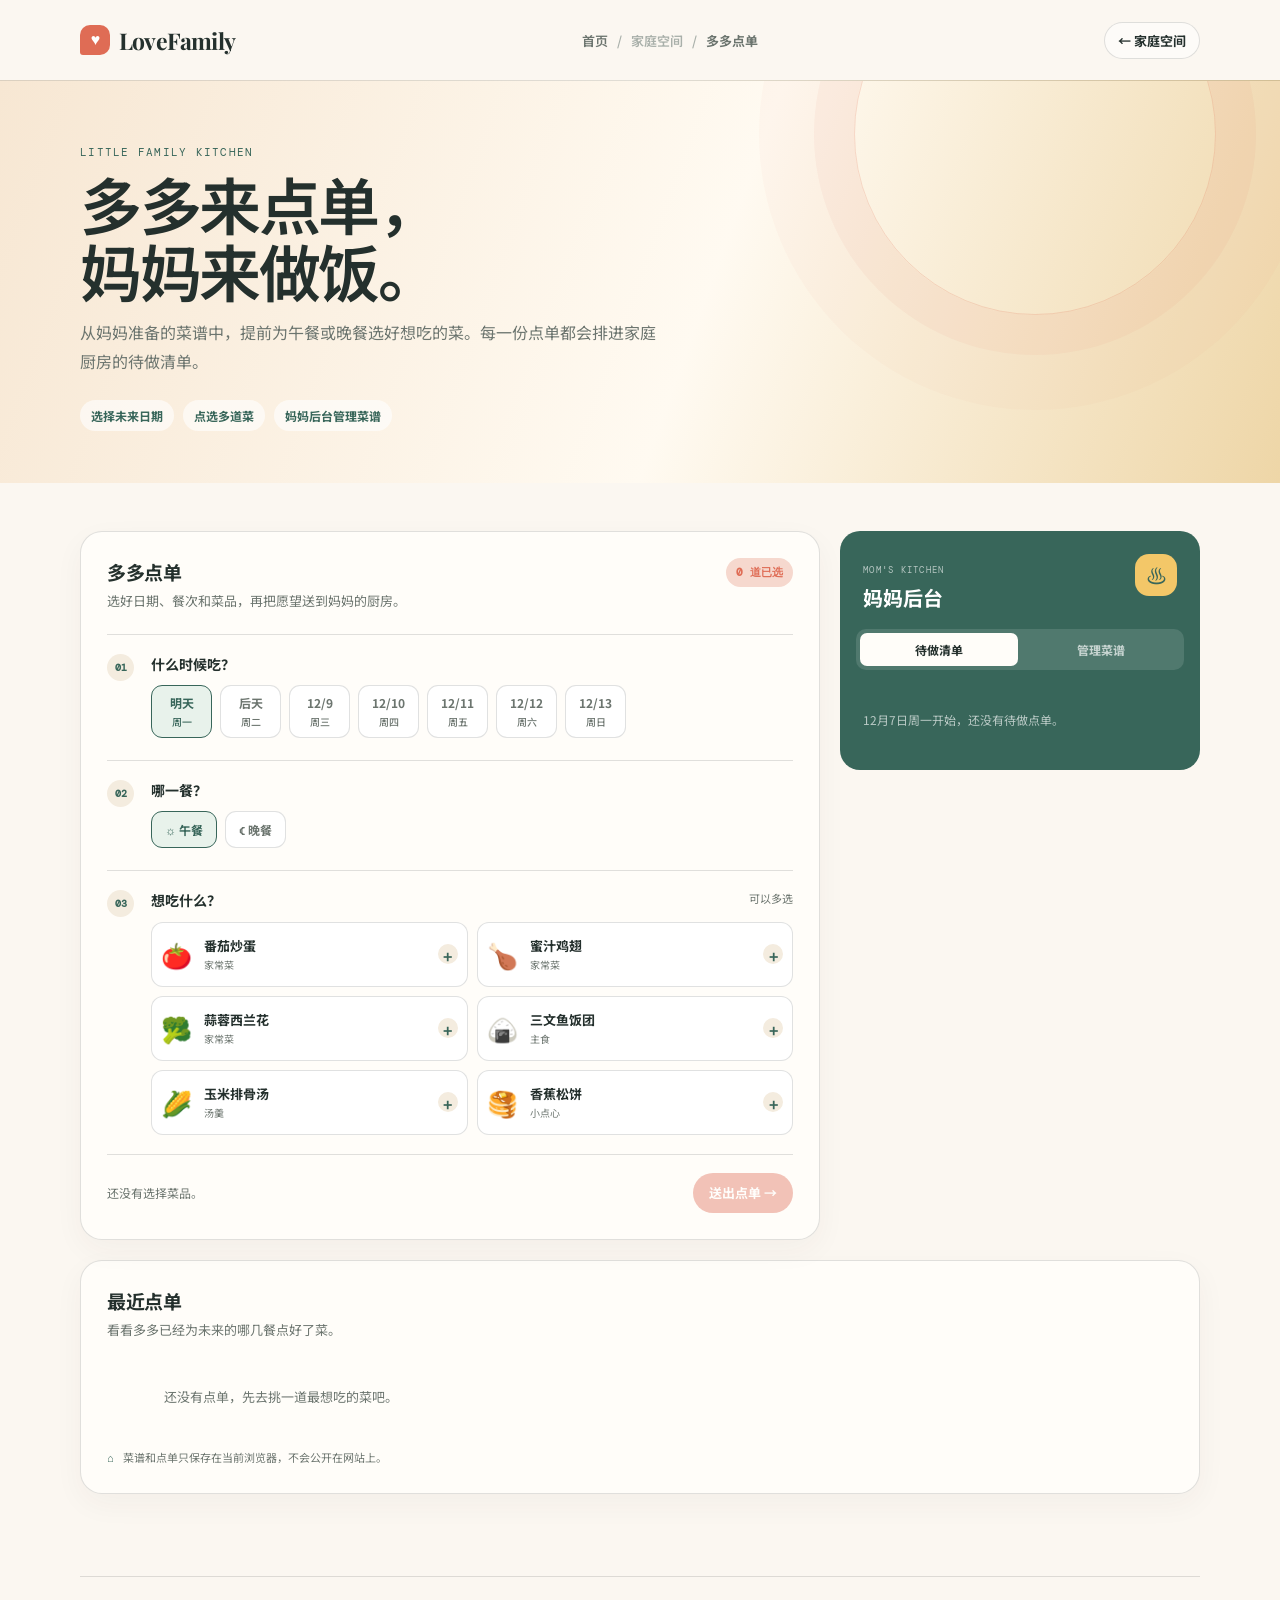
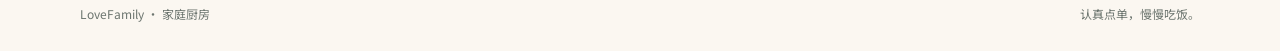
==== meal-order.html @ d3cea01f "Add family meal ordering feature" ====
<!doctype html>
<html lang="zh-CN">
  <head>
    <meta charset="UTF-8" /><meta name="viewport" content="width=device-width, initial-scale=1.0" />
    <meta name="description" content="LoveFamily 多多点单，妈妈做饭的家庭厨房。" /><title>多多点单 | LoveFamily</title>
    <link rel="preconnect" href="https://fonts.googleapis.com" /><link rel="preconnect" href="https://fonts.gstatic.com" crossorigin />
    <link href="https://fonts.googleapis.com/css2?family=DM+Mono:wght@400;500&family=Playfair+Display:ital,wght@0,500;0,600;0,700&family=Noto+Sans+SC:wght@400;500;600;700&display=swap" rel="stylesheet" />
    <link rel="stylesheet" href="assets/family-tools.css" />
  </head>
  <body>
    <header class="shell site-header"><a class="brand" href="index.html"><span class="brand-mark">♥</span>LoveFamily</a><nav class="breadcrumb" aria-label="当前位置"><a href="index.html">首页</a><span>/</span><span>家庭空间</span><span>/</span><strong>多多点单</strong></nav><a class="back" href="index.html#features">← 家庭空间</a></header>
    <section class="tool-hero kitchen-hero"><div class="shell hero-inner"><div class="eyebrow">Little family kitchen</div><h1>多多来点单，<br />妈妈来做饭。</h1><p class="hero-copy">从妈妈准备的菜谱中，提前为午餐或晚餐选好想吃的菜。每一份点单都会排进家庭厨房的待做清单。</p><div class="hero-badges"><span class="badge">选择未来日期</span><span class="badge">点选多道菜</span><span class="badge">妈妈后台管理菜谱</span></div></div></section>
    <main class="shell main"><div class="kitchen-layout"><section class="panel kitchen-order"><div class="section-head"><div><h2>多多点单</h2><p>选好日期、餐次和菜品，再把愿望送到妈妈的厨房。</p></div><span class="order-count" id="order-count">0 道已选</span></div><div class="kitchen-step"><span>01</span><div><strong>什么时候吃？</strong><div class="date-choices" id="date-choices"></div></div></div><div class="kitchen-step"><span>02</span><div><strong>哪一餐？</strong><div class="meal-choices"><button class="meal-choice active" data-meal="午餐" type="button">☼ 午餐</button><button class="meal-choice" data-meal="晚餐" type="button">☾ 晚餐</button></div></div></div><div class="kitchen-step"><span>03</span><div class="dish-step"><div class="dish-step-head"><strong>想吃什么？</strong><span id="selection-tip">可以多选</span></div><div class="dish-grid" id="dish-grid"></div></div></div><div class="order-footer"><p id="order-summary">还没有选择菜品。</p><button class="button coral" id="place-order" type="button" disabled>送出点单 →</button></div></section><aside class="kitchen-aside"><section class="manager-card"><div class="manager-title"><div><span class="eyebrow">Mom's kitchen</span><h2>妈妈后台</h2></div><span class="kitchen-mark">♨</span></div><div class="manager-tabs"><button class="manager-tab active" data-view="orders" type="button">待做清单</button><button class="manager-tab" data-view="menu" type="button">管理菜谱</button></div><div id="mom-orders" class="manager-view"></div><div id="mom-menu" class="manager-view" hidden><form id="dish-form"><label class="form-field"><span>菜名</span><input id="dish-name" required maxlength="24" placeholder="例如：番茄炒蛋" /></label><label class="form-field"><span>类别</span><select id="dish-category"><option value="家常菜">家常菜</option><option value="主食">主食</option><option value="汤羹">汤羹</option><option value="小点心">小点心</option></select></label><button class="button" type="submit">录入菜谱</button></form><p class="manager-help">可在下方下架暂时不做的菜品；旧点单不会被删除。</p><div id="menu-manager-list"></div></div></section></aside></div><section class="panel kitchen-history"><div class="section-head"><div><h2>最近点单</h2><p>看看多多已经为未来的哪几餐点好了菜。</p></div></div><div id="recent-orders" class="kitchen-order-list"></div><div class="privacy-note"><b>⌂</b><span>菜谱和点单只保存在当前浏览器，不会公开在网站上。</span></div></section></main>
    <footer class="shell"><span>LoveFamily · 家庭厨房</span><span>认真点单，慢慢吃饭。</span></footer><script src="assets/meal-order.js"></script>
  </body>
</html>
---- assets/family-tools.css ----
:root {
  --ink: #24302d;
  --muted: #6c756f;
  --paper: #fbf7f1;
  --cream: #f4ecdf;
  --coral: #df6c55;
  --rose: #f6d8ce;
  --sage: #a8c9b4;
  --deep-sage: #38665a;
  --sun: #f3c768;
  --line: rgba(36, 48, 45, .14);
  --shadow: 0 22px 54px rgba(75, 56, 38, .12);
}

* { box-sizing: border-box; }
html { scroll-behavior: smooth; }
body { margin: 0; min-width: 320px; color: var(--ink); background: var(--paper); font-family: "Noto Sans SC", sans-serif; }
button, select, input { font: inherit; }
button { cursor: pointer; }
a { color: inherit; text-decoration: none; }
.shell { width: min(1120px, calc(100% - 48px)); margin: 0 auto; }
.site-header { display: flex; align-items: center; justify-content: space-between; min-height: 80px; }
.brand { display: inline-flex; align-items: center; gap: 9px; font-family: "Playfair Display", serif; font-size: 23px; font-weight: 700; letter-spacing: -.8px; }
.brand-mark { display: grid; width: 30px; height: 30px; place-items: center; border-radius: 10px 10px 10px 3px; color: white; background: var(--coral); font-family: Arial, sans-serif; font-size: 16px; }
.breadcrumb { display: flex; align-items: center; gap: 9px; color: var(--muted); font-size: 13px; font-weight: 600; }
.breadcrumb span { color: #a9b0aa; }
.back { display: inline-flex; align-items: center; gap: 7px; min-height: 37px; padding: 0 13px; border: 1px solid var(--line); border-radius: 999px; color: var(--ink); background: rgba(255,255,255,.5); font-size: 13px; font-weight: 700; }
.back:hover { background: #fff; }

.tool-hero { position: relative; overflow: hidden; padding: 64px 0 52px; border-top: 1px solid var(--line); background: linear-gradient(110deg, #f5eee3, #fcf7f0 58%, #f5e5c6); }
.tool-hero::after { position: absolute; top: -128px; right: 5%; width: 360px; height: 360px; border: 1px solid rgba(223,108,85,.22); border-radius: 50%; box-shadow: 0 0 0 40px rgba(223,108,85,.06), 0 0 0 95px rgba(223,108,85,.035); content: ""; }
.hero-inner { position: relative; z-index: 1; }
.eyebrow { color: var(--deep-sage); font-family: "DM Mono", monospace; font-size: 11px; letter-spacing: 1.25px; text-transform: uppercase; }
h1 { max-width: 710px; margin: 13px 0 12px; font-family: "Playfair Display", "Noto Sans SC", serif; font-size: clamp(38px, 5vw, 62px); font-weight: 600; letter-spacing: -2.5px; line-height: 1.08; }
.hero-copy { max-width: 580px; margin: 0; color: var(--muted); font-size: 16px; line-height: 1.8; }
.hero-badges { display: flex; flex-wrap: wrap; gap: 9px; margin-top: 24px; }
.badge { display: inline-flex; align-items: center; gap: 6px; min-height: 31px; padding: 0 11px; border-radius: 999px; color: var(--deep-sage); background: rgba(255,255,255,.62); font-size: 12px; font-weight: 700; }
.badge b { color: var(--coral); font-family: "DM Mono", monospace; }

.main { padding: 48px 0 82px; }
.panel { padding: 26px; border: 1px solid var(--line); border-radius: 22px; background: #fffdf9; box-shadow: 0 10px 30px rgba(75, 56, 38, .045); }
.panel + .panel { margin-top: 20px; }
.section-head { display: flex; align-items: flex-start; justify-content: space-between; gap: 18px; margin-bottom: 23px; }
.section-head h2 { margin: 0; font-size: 19px; letter-spacing: -.4px; }
.section-head p { max-width: 480px; margin: 5px 0 0; color: var(--muted); font-size: 13px; line-height: 1.65; }
.button { display: inline-flex; align-items: center; justify-content: center; gap: 7px; min-height: 40px; padding: 0 15px; border: 1px solid transparent; border-radius: 999px; font-size: 13px; font-weight: 700; transition: transform .16s ease, box-shadow .16s ease, background .16s ease; }
.button:hover { transform: translateY(-2px); box-shadow: 0 8px 20px rgba(36,48,45,.14); }
.button.primary { color: #fff; background: var(--ink); }
.button.coral { color: #fff; background: var(--coral); }
.button.ghost { border-color: var(--line); color: var(--ink); background: #fff; }
.button.small { min-height: 34px; padding: 0 12px; font-size: 12px; }

.word-layout { display: grid; grid-template-columns: minmax(0, 1fr) 220px; gap: 20px; }
.match-grid { display: grid; grid-template-columns: repeat(2, minmax(0, 1fr)); gap: 14px 44px; position: relative; }
.match-column { display: grid; gap: 10px; align-content: start; }
.match-label { margin: 0 0 4px; color: var(--muted); font-family: "DM Mono", monospace; font-size: 10px; letter-spacing: 1.1px; }
.word-card { position: relative; display: flex; align-items: center; min-height: 62px; padding: 11px 15px; border: 1px solid var(--line); border-radius: 13px; text-align: left; color: var(--ink); background: #fff; font-size: 16px; font-weight: 700; transition: border-color .16s ease, background .16s ease, transform .16s ease; }
.word-card:hover:not(:disabled) { border-color: var(--deep-sage); transform: translateY(-1px); }
.word-card.selected { border-color: var(--deep-sage); box-shadow: 0 0 0 3px rgba(56,102,90,.13); background: #f4faf6; }
.word-card.matched { border-color: transparent; color: var(--deep-sage); background: #e4f0e8; }
.word-card.wrong { border-color: var(--coral); color: var(--coral); background: #fff3f0; animation: shake .32s ease; }
.word-card:disabled { cursor: default; }
.match-hint { margin: 18px 0 0; color: var(--muted); font-size: 13px; }
.match-hint strong { color: var(--deep-sage); }
.practice-aside { display: grid; align-content: start; gap: 12px; }
.practice-stat { padding: 17px; border-radius: 15px; background: var(--cream); }
.practice-stat:nth-child(2) { background: #e4f0e8; }.practice-stat:nth-child(3) { background: #fbe8d8; }
.stat-label { color: var(--muted); font-family: "DM Mono", monospace; font-size: 10px; letter-spacing: .7px; }.stat-value { display: block; margin-top: 5px; font-family: "Playfair Display", "Noto Sans SC", serif; font-size: 25px; font-weight: 600; }.stat-note { display: block; margin-top: 2px; color: var(--muted); font-size: 11px; }
.data-status { display: flex; align-items: center; justify-content: space-between; gap: 12px; padding: 14px 16px; border-radius: 14px; background: #f9f5ee; color: var(--muted); font-size: 12px; }.data-status strong { color: var(--deep-sage); }.data-status.error strong { color: var(--coral); }

.points-layout { display: grid; grid-template-columns: 1fr 310px; gap: 20px; align-items: start; }
.month-switcher { display: flex; align-items: center; gap: 8px; }.month-button { display: grid; width: 35px; height: 35px; place-items: center; border: 1px solid var(--line); border-radius: 50%; color: var(--ink); background: #fff; font-size: 17px; }.month-button:hover { background: var(--cream); }.month-input { min-height: 38px; padding: 0 10px; border: 1px solid var(--line); border-radius: 10px; color: var(--ink); background: #fff; font-size: 13px; }
.scoreboard { display: grid; gap: 10px; }.score-row { display: grid; grid-template-columns: 45px 1fr auto; align-items: center; gap: 14px; padding: 13px 8px; border-bottom: 1px solid var(--line); }.score-row:last-child { border-bottom: 0; }.person-dot { display: grid; width: 42px; height: 42px; place-items: center; border-radius: 50%; color: #fff; font-size: 12px; font-weight: 700; }.person-dot.dad { background: #537f9f; }.person-dot.mom { background: #d98175; }.person-dot.duoduo { background: #d7a849; }.person-name { font-size: 15px; font-weight: 700; }.person-detail { margin-top: 3px; color: var(--muted); font-size: 11px; }.score { color: var(--deep-sage); font-family: "Playfair Display", serif; font-size: 31px; font-weight: 700; }.score small { margin-left: 3px; color: var(--muted); font-family: "Noto Sans SC", sans-serif; font-size: 11px; font-weight: 500; }
.rank-label { display: inline-flex; min-width: 32px; justify-content: center; margin-right: 8px; border-radius: 999px; color: var(--coral); background: var(--rose); font-family: "DM Mono", monospace; font-size: 10px; line-height: 20px; }
.action-panel { padding: 22px; border: 1px solid var(--line); border-radius: 20px; background: var(--deep-sage); color: #fff; }.action-panel h2 { margin: 0; font-size: 18px; }.action-panel p { margin: 5px 0 20px; color: rgba(255,255,255,.7); font-size: 12px; line-height: 1.6; }.action-tabs { display: grid; grid-template-columns: 1fr 1fr; gap: 5px; padding: 4px; border-radius: 11px; background: rgba(255,255,255,.12); }.action-tab { min-height: 35px; border: 0; border-radius: 8px; color: rgba(255,255,255,.72); background: transparent; font-size: 12px; font-weight: 700; }.action-tab.active { color: var(--ink); background: #fffdf9; }.field { display: block; margin-top: 15px; }.field span { display: block; margin-bottom: 6px; color: rgba(255,255,255,.7); font-size: 11px; }.field select, .field input { width: 100%; min-height: 41px; padding: 0 10px; border: 1px solid rgba(255,255,255,.2); border-radius: 9px; color: #fff; outline: none; background: rgba(255,255,255,.1); font-size: 13px; }.field select option { color: var(--ink); }.field input::placeholder { color: rgba(255,255,255,.48); }.action-panel .button { width: 100%; margin-top: 18px; color: var(--deep-sage); background: var(--sun); }.transaction-list { display: grid; gap: 1px; overflow: hidden; border: 1px solid var(--line); border-radius: 13px; background: var(--line); }.transaction { display: grid; grid-template-columns: 1fr auto; gap: 10px; padding: 13px 14px; background: #fff; }.transaction-title { font-size: 13px; font-weight: 700; }.transaction-meta { margin-top: 3px; color: var(--muted); font-size: 11px; }.transaction-points { align-self: center; font-family: "DM Mono", monospace; font-size: 14px; font-weight: 700; }.transaction-points.plus { color: var(--deep-sage); }.transaction-points.minus { color: var(--coral); }.empty { padding: 24px; color: var(--muted); text-align: center; font-size: 13px; }
.privacy-note { display: flex; gap: 9px; margin-top: 18px; color: var(--muted); font-size: 11px; line-height: 1.65; }.privacy-note b { color: var(--deep-sage); }
.kitchen-hero { background: linear-gradient(110deg, #f7e7d3, #fffaf1 55%, #eed6a7); }.kitchen-layout { display: grid; grid-template-columns: minmax(0, 1fr) 360px; gap: 20px; align-items: start; }.order-count { display: inline-flex; min-height: 29px; align-items: center; padding: 0 10px; border-radius: 999px; color: var(--coral); background: var(--rose); font-family: "DM Mono", monospace; font-size: 11px; font-weight: 700; }.kitchen-step { display: grid; grid-template-columns: 32px minmax(0, 1fr); gap: 12px; padding: 19px 0; border-top: 1px solid var(--line); }.kitchen-step > span { display: grid; width: 27px; height: 27px; place-items: center; border-radius: 50%; color: var(--deep-sage); background: var(--cream); font-family: "DM Mono", monospace; font-size: 10px; font-weight: 700; }.kitchen-step strong { display: block; font-size: 14px; }.date-choices, .meal-choices { display: flex; gap: 8px; margin-top: 11px; overflow-x: auto; padding-bottom: 3px; }.date-choice, .meal-choice { flex: 0 0 auto; border: 1px solid var(--line); border-radius: 11px; color: var(--muted); background: #fff; font-size: 12px; font-weight: 700; }.date-choice { display: grid; min-width: 61px; gap: 3px; padding: 8px; }.date-choice small { color: inherit; font-size: 10px; font-weight: 500; }.date-choice.active, .meal-choice.active { border-color: var(--deep-sage); color: var(--deep-sage); background: #e8f2eb; }.meal-choice { min-height: 37px; padding: 0 13px; }.dish-step { width: 100%; }.dish-step-head { display: flex; justify-content: space-between; gap: 10px; }.dish-step-head span { color: var(--muted); font-size: 11px; }.dish-grid { display: grid; grid-template-columns: repeat(2, minmax(0, 1fr)); gap: 9px; margin-top: 12px; }.dish-card { display: grid; grid-template-columns: 35px 1fr 20px; align-items: center; gap: 8px; min-height: 65px; padding: 9px; border: 1px solid var(--line); border-radius: 12px; text-align: left; color: var(--ink); background: #fff; }.dish-card:hover { border-color: var(--deep-sage); }.dish-card.selected { border-color: var(--deep-sage); background: #e8f2eb; }.dish-card strong, .dish-card small { display: block; }.dish-card strong { font-size: 13px; }.dish-card small { margin-top: 2px; color: var(--muted); font-size: 10px; }.dish-card i { display: grid; width: 20px; height: 20px; place-items: center; border-radius: 50%; color: var(--deep-sage); background: var(--cream); font-style: normal; font-weight: 700; }.dish-card.selected i { color: #fff; background: var(--deep-sage); }.dish-emoji { font-size: 25px; }.order-footer { display: flex; align-items: center; justify-content: space-between; gap: 15px; padding-top: 18px; border-top: 1px solid var(--line); }.order-footer p { margin: 0; color: var(--muted); font-size: 12px; }.order-footer .button:disabled { cursor: not-allowed; opacity: .4; transform: none; box-shadow: none; }.manager-card { overflow: hidden; border-radius: 20px; color: #fff; background: var(--deep-sage); }.manager-title { display: flex; align-items: start; justify-content: space-between; padding: 23px 23px 17px; }.manager-title .eyebrow { color: rgba(255,255,255,.63); font-size: 9px; }.manager-title h2 { margin: 5px 0 0; font-size: 20px; }.kitchen-mark { display: grid; width: 42px; height: 42px; place-items: center; border-radius: 14px; color: var(--deep-sage); background: var(--sun); font-size: 21px; }.manager-tabs { display: grid; grid-template-columns: 1fr 1fr; gap: 4px; margin: 0 16px; padding: 4px; border-radius: 10px; background: rgba(255,255,255,.12); }.manager-tab { min-height: 33px; border: 0; border-radius: 7px; color: rgba(255,255,255,.68); background: transparent; font-size: 12px; font-weight: 700; }.manager-tab.active { color: var(--ink); background: #fffdf9; }.manager-view { padding: 16px; }.mom-order-item, .menu-manager-item { display: grid; grid-template-columns: 1fr auto; gap: 10px; align-items: center; padding: 12px 0; border-bottom: 1px solid rgba(255,255,255,.14); }.mom-order-item:last-child, .menu-manager-item:last-child { border-bottom: 0; }.mom-order-item strong, .order-date { display: block; }.mom-order-item strong { margin-top: 3px; color: rgba(255,255,255,.95); font-size: 12px; line-height: 1.6; }.order-date { color: rgba(255,255,255,.62); font-family: "DM Mono", monospace; font-size: 10px; }.complete-order, .menu-manager-item button { min-height: 28px; padding: 0 9px; border: 0; border-radius: 999px; color: var(--deep-sage); background: var(--sun); font-size: 11px; font-weight: 700; }.mom-empty { padding: 24px 7px; color: rgba(255,255,255,.65); font-size: 12px; line-height: 1.7; }.form-field { display: block; margin-bottom: 12px; }.form-field span { display: block; margin-bottom: 5px; color: rgba(255,255,255,.68); font-size: 11px; }.form-field input, .form-field select { width: 100%; min-height: 38px; padding: 0 9px; border: 1px solid rgba(255,255,255,.2); border-radius: 8px; color: #fff; outline: none; background: rgba(255,255,255,.1); font-size: 12px; }.form-field select option { color: var(--ink); }.form-field input::placeholder { color: rgba(255,255,255,.43); }.manager-view .button { width: 100%; color: var(--deep-sage); background: var(--sun); }.manager-help { margin: 14px 0 8px; color: rgba(255,255,255,.58); font-size: 10px; line-height: 1.6; }.menu-manager-item { grid-template-columns: 25px 1fr auto; }.menu-manager-item > span { font-size: 19px; }.menu-manager-item strong, .menu-manager-item small { display: block; }.menu-manager-item strong { color: #fff; font-size: 12px; }.menu-manager-item small { margin-top: 2px; color: rgba(255,255,255,.58); font-size: 10px; }.kitchen-history { margin-top: 20px; }.kitchen-order-list { display: grid; grid-template-columns: repeat(3, minmax(0, 1fr)); gap: 10px; }.kitchen-order-item { display: flex; align-items: center; justify-content: space-between; gap: 8px; min-height: 77px; padding: 12px; border-radius: 12px; background: var(--cream); }.kitchen-order-item strong { display: block; margin-top: 4px; font-size: 12px; line-height: 1.6; }.kitchen-order-item .order-date { color: var(--coral); }.order-created { flex: 0 0 auto; color: var(--muted); font-size: 10px; }
footer { display: flex; align-items: center; justify-content: space-between; min-height: 75px; border-top: 1px solid var(--line); color: var(--muted); font-size: 12px; }
@keyframes shake { 25% { transform: translateX(-4px); } 75% { transform: translateX(4px); } }
@media (max-width: 760px) { .shell { width: min(100% - 32px, 600px); }.site-header { min-height: 70px; }.breadcrumb { display: none; }.tool-hero { padding: 49px 0 40px; }.main { padding: 30px 0 50px; }.panel { padding: 18px; }.word-layout, .points-layout, .kitchen-layout { grid-template-columns: 1fr; }.practice-aside { grid-template-columns: repeat(3, 1fr); }.practice-stat { padding: 12px; }.stat-value { font-size: 21px; }.match-grid { gap: 12px; }.word-card { min-height: 57px; padding: 9px 11px; font-size: 14px; }.section-head { display: block; }.section-head > :last-child { margin-top: 13px; }.section-head .month-switcher { margin-top: 13px; }.score-row { grid-template-columns: 40px 1fr auto; gap: 10px; }.score { font-size: 27px; }.action-panel { order: -1; }.kitchen-aside { order: -1; }.kitchen-order-list { grid-template-columns: 1fr; } footer { flex-direction: column; align-items: flex-start; justify-content: center; gap: 5px; padding: 16px 0; } }
@media (max-width: 460px) { .practice-aside { grid-template-columns: 1fr; }.practice-stat { display: grid; grid-template-columns: 1fr auto; align-items: center; }.stat-value { margin: 0; }.stat-note { grid-column: 1 / -1; }.hero-badges { gap: 6px; }.badge { font-size: 11px; } }
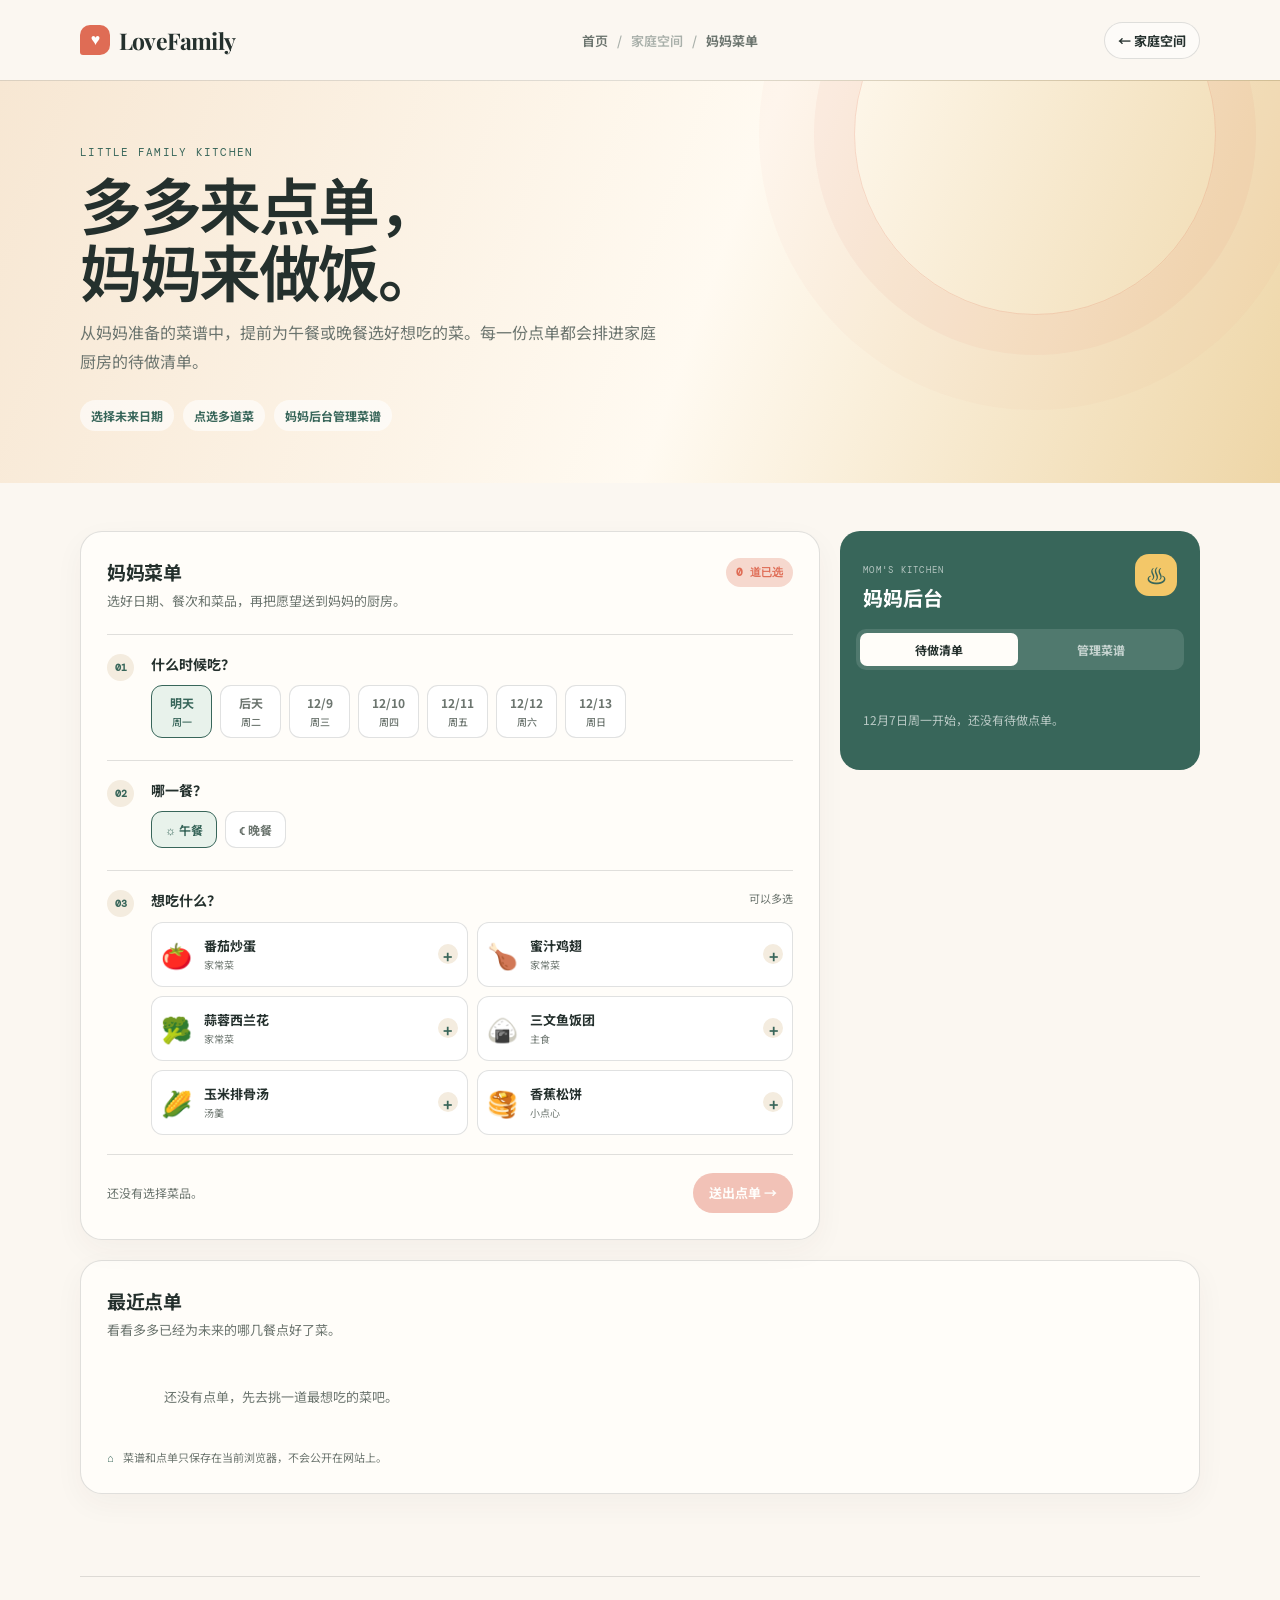
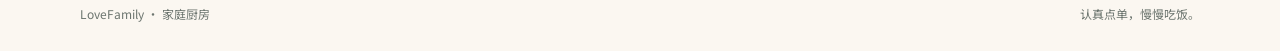
==== commit c6ad331d: "Rename meal ordering to mom menu" ====
--- a/meal-order.html
+++ b/meal-order.html
@@ -2,15 +2,15 @@
 <html lang="zh-CN">
   <head>
     <meta charset="UTF-8" /><meta name="viewport" content="width=device-width, initial-scale=1.0" />
-    <meta name="description" content="LoveFamily 多多点单，妈妈做饭的家庭厨房。" /><title>多多点单 | LoveFamily</title>
+    <meta name="description" content="LoveFamily 妈妈菜单，温暖的家庭厨房。" /><title>妈妈菜单 | LoveFamily</title>
     <link rel="preconnect" href="https://fonts.googleapis.com" /><link rel="preconnect" href="https://fonts.gstatic.com" crossorigin />
     <link href="https://fonts.googleapis.com/css2?family=DM+Mono:wght@400;500&family=Playfair+Display:ital,wght@0,500;0,600;0,700&family=Noto+Sans+SC:wght@400;500;600;700&display=swap" rel="stylesheet" />
     <link rel="stylesheet" href="assets/family-tools.css" />
   </head>
   <body>
-    <header class="shell site-header"><a class="brand" href="index.html"><span class="brand-mark">♥</span>LoveFamily</a><nav class="breadcrumb" aria-label="当前位置"><a href="index.html">首页</a><span>/</span><span>家庭空间</span><span>/</span><strong>多多点单</strong></nav><a class="back" href="index.html#features">← 家庭空间</a></header>
+    <header class="shell site-header"><a class="brand" href="index.html"><span class="brand-mark">♥</span>LoveFamily</a><nav class="breadcrumb" aria-label="当前位置"><a href="index.html">首页</a><span>/</span><span>家庭空间</span><span>/</span><strong>妈妈菜单</strong></nav><a class="back" href="index.html#features">← 家庭空间</a></header>
     <section class="tool-hero kitchen-hero"><div class="shell hero-inner"><div class="eyebrow">Little family kitchen</div><h1>多多来点单，<br />妈妈来做饭。</h1><p class="hero-copy">从妈妈准备的菜谱中，提前为午餐或晚餐选好想吃的菜。每一份点单都会排进家庭厨房的待做清单。</p><div class="hero-badges"><span class="badge">选择未来日期</span><span class="badge">点选多道菜</span><span class="badge">妈妈后台管理菜谱</span></div></div></section>
-    <main class="shell main"><div class="kitchen-layout"><section class="panel kitchen-order"><div class="section-head"><div><h2>多多点单</h2><p>选好日期、餐次和菜品，再把愿望送到妈妈的厨房。</p></div><span class="order-count" id="order-count">0 道已选</span></div><div class="kitchen-step"><span>01</span><div><strong>什么时候吃？</strong><div class="date-choices" id="date-choices"></div></div></div><div class="kitchen-step"><span>02</span><div><strong>哪一餐？</strong><div class="meal-choices"><button class="meal-choice active" data-meal="午餐" type="button">☼ 午餐</button><button class="meal-choice" data-meal="晚餐" type="button">☾ 晚餐</button></div></div></div><div class="kitchen-step"><span>03</span><div class="dish-step"><div class="dish-step-head"><strong>想吃什么？</strong><span id="selection-tip">可以多选</span></div><div class="dish-grid" id="dish-grid"></div></div></div><div class="order-footer"><p id="order-summary">还没有选择菜品。</p><button class="button coral" id="place-order" type="button" disabled>送出点单 →</button></div></section><aside class="kitchen-aside"><section class="manager-card"><div class="manager-title"><div><span class="eyebrow">Mom's kitchen</span><h2>妈妈后台</h2></div><span class="kitchen-mark">♨</span></div><div class="manager-tabs"><button class="manager-tab active" data-view="orders" type="button">待做清单</button><button class="manager-tab" data-view="menu" type="button">管理菜谱</button></div><div id="mom-orders" class="manager-view"></div><div id="mom-menu" class="manager-view" hidden><form id="dish-form"><label class="form-field"><span>菜名</span><input id="dish-name" required maxlength="24" placeholder="例如：番茄炒蛋" /></label><label class="form-field"><span>类别</span><select id="dish-category"><option value="家常菜">家常菜</option><option value="主食">主食</option><option value="汤羹">汤羹</option><option value="小点心">小点心</option></select></label><button class="button" type="submit">录入菜谱</button></form><p class="manager-help">可在下方下架暂时不做的菜品；旧点单不会被删除。</p><div id="menu-manager-list"></div></div></section></aside></div><section class="panel kitchen-history"><div class="section-head"><div><h2>最近点单</h2><p>看看多多已经为未来的哪几餐点好了菜。</p></div></div><div id="recent-orders" class="kitchen-order-list"></div><div class="privacy-note"><b>⌂</b><span>菜谱和点单只保存在当前浏览器，不会公开在网站上。</span></div></section></main>
+    <main class="shell main"><div class="kitchen-layout"><section class="panel kitchen-order"><div class="section-head"><div><h2>妈妈菜单</h2><p>选好日期、餐次和菜品，再把愿望送到妈妈的厨房。</p></div><span class="order-count" id="order-count">0 道已选</span></div><div class="kitchen-step"><span>01</span><div><strong>什么时候吃？</strong><div class="date-choices" id="date-choices"></div></div></div><div class="kitchen-step"><span>02</span><div><strong>哪一餐？</strong><div class="meal-choices"><button class="meal-choice active" data-meal="午餐" type="button">☼ 午餐</button><button class="meal-choice" data-meal="晚餐" type="button">☾ 晚餐</button></div></div></div><div class="kitchen-step"><span>03</span><div class="dish-step"><div class="dish-step-head"><strong>想吃什么？</strong><span id="selection-tip">可以多选</span></div><div class="dish-grid" id="dish-grid"></div></div></div><div class="order-footer"><p id="order-summary">还没有选择菜品。</p><button class="button coral" id="place-order" type="button" disabled>送出点单 →</button></div></section><aside class="kitchen-aside"><section class="manager-card"><div class="manager-title"><div><span class="eyebrow">Mom's kitchen</span><h2>妈妈后台</h2></div><span class="kitchen-mark">♨</span></div><div class="manager-tabs"><button class="manager-tab active" data-view="orders" type="button">待做清单</button><button class="manager-tab" data-view="menu" type="button">管理菜谱</button></div><div id="mom-orders" class="manager-view"></div><div id="mom-menu" class="manager-view" hidden><form id="dish-form"><label class="form-field"><span>菜名</span><input id="dish-name" required maxlength="24" placeholder="例如：番茄炒蛋" /></label><label class="form-field"><span>类别</span><select id="dish-category"><option value="家常菜">家常菜</option><option value="主食">主食</option><option value="汤羹">汤羹</option><option value="小点心">小点心</option></select></label><button class="button" type="submit">录入菜谱</button></form><p class="manager-help">可在下方下架暂时不做的菜品；旧点单不会被删除。</p><div id="menu-manager-list"></div></div></section></aside></div><section class="panel kitchen-history"><div class="section-head"><div><h2>最近点单</h2><p>看看多多已经为未来的哪几餐点好了菜。</p></div></div><div id="recent-orders" class="kitchen-order-list"></div><div class="privacy-note"><b>⌂</b><span>菜谱和点单只保存在当前浏览器，不会公开在网站上。</span></div></section></main>
     <footer class="shell"><span>LoveFamily · 家庭厨房</span><span>认真点单，慢慢吃饭。</span></footer><script src="assets/meal-order.js"></script>
   </body>
 </html>
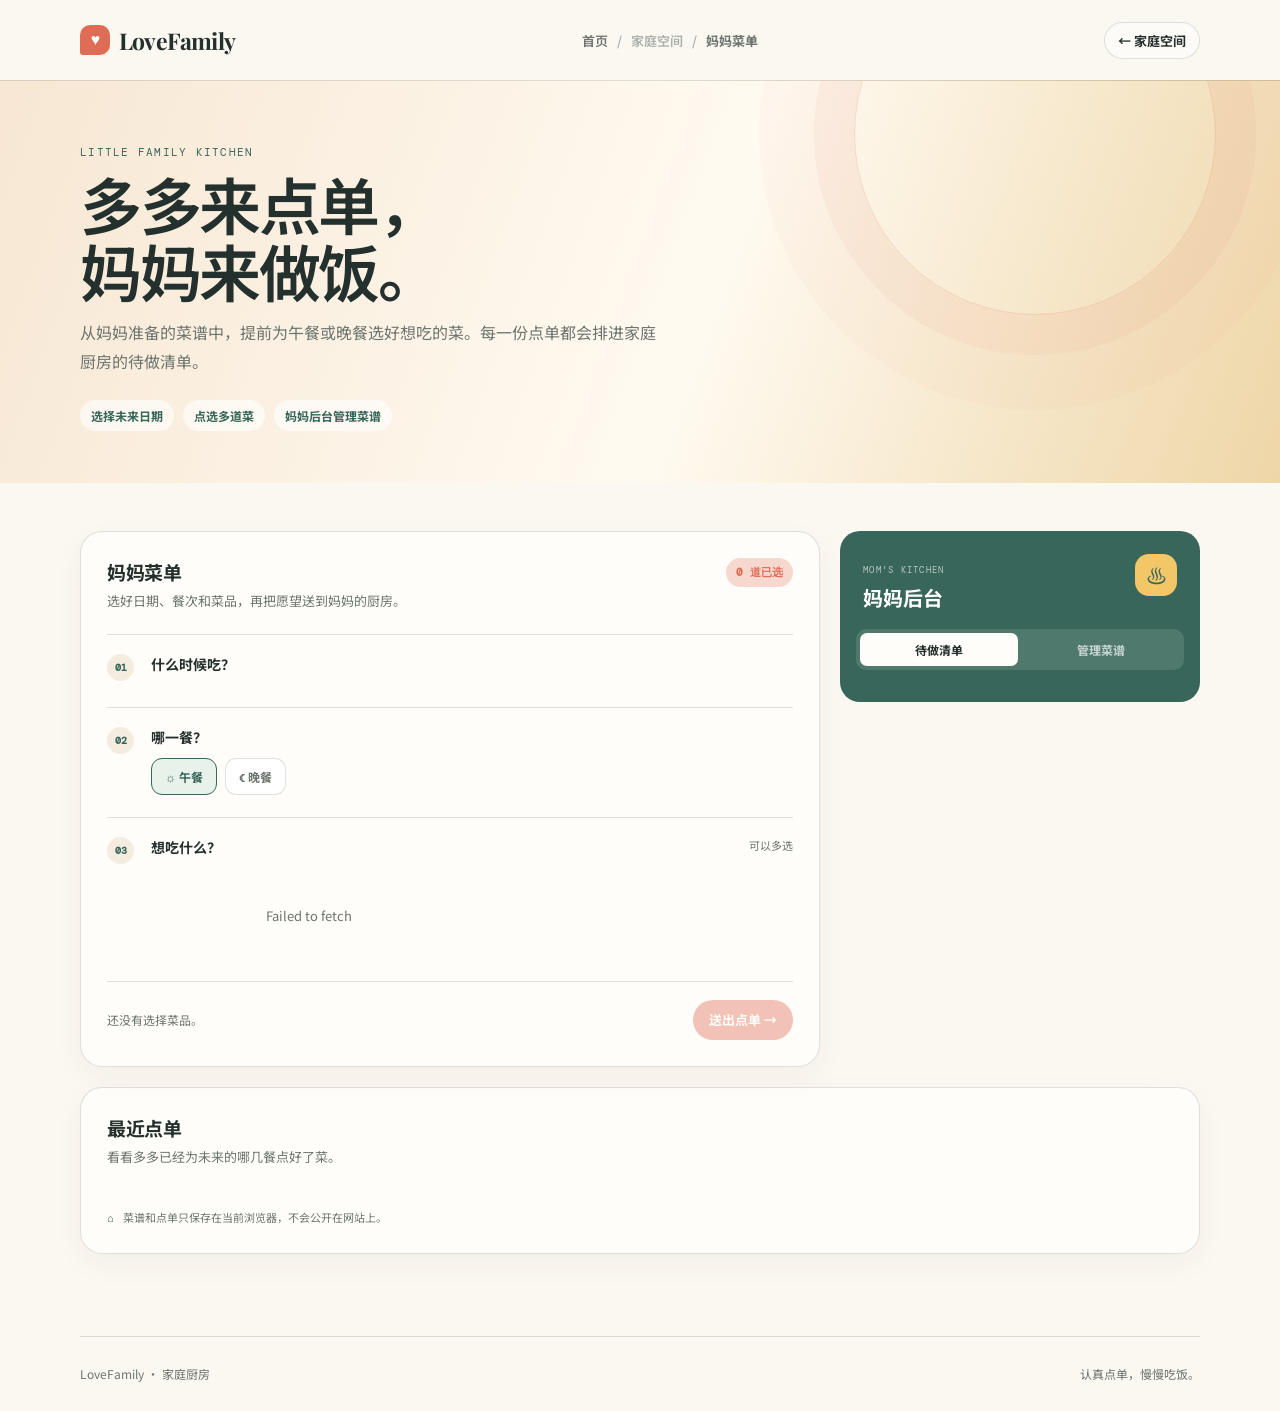
==== commit 62dc526f: "Route learning and menu data through API" ====
--- a/meal-order.html
+++ b/meal-order.html
@@ -11,6 +11,6 @@
     <header class="shell site-header"><a class="brand" href="index.html"><span class="brand-mark">♥</span>LoveFamily</a><nav class="breadcrumb" aria-label="当前位置"><a href="index.html">首页</a><span>/</span><span>家庭空间</span><span>/</span><strong>妈妈菜单</strong></nav><a class="back" href="index.html#features">← 家庭空间</a></header>
     <section class="tool-hero kitchen-hero"><div class="shell hero-inner"><div class="eyebrow">Little family kitchen</div><h1>多多来点单，<br />妈妈来做饭。</h1><p class="hero-copy">从妈妈准备的菜谱中，提前为午餐或晚餐选好想吃的菜。每一份点单都会排进家庭厨房的待做清单。</p><div class="hero-badges"><span class="badge">选择未来日期</span><span class="badge">点选多道菜</span><span class="badge">妈妈后台管理菜谱</span></div></div></section>
     <main class="shell main"><div class="kitchen-layout"><section class="panel kitchen-order"><div class="section-head"><div><h2>妈妈菜单</h2><p>选好日期、餐次和菜品，再把愿望送到妈妈的厨房。</p></div><span class="order-count" id="order-count">0 道已选</span></div><div class="kitchen-step"><span>01</span><div><strong>什么时候吃？</strong><div class="date-choices" id="date-choices"></div></div></div><div class="kitchen-step"><span>02</span><div><strong>哪一餐？</strong><div class="meal-choices"><button class="meal-choice active" data-meal="午餐" type="button">☼ 午餐</button><button class="meal-choice" data-meal="晚餐" type="button">☾ 晚餐</button></div></div></div><div class="kitchen-step"><span>03</span><div class="dish-step"><div class="dish-step-head"><strong>想吃什么？</strong><span id="selection-tip">可以多选</span></div><div class="dish-grid" id="dish-grid"></div></div></div><div class="order-footer"><p id="order-summary">还没有选择菜品。</p><button class="button coral" id="place-order" type="button" disabled>送出点单 →</button></div></section><aside class="kitchen-aside"><section class="manager-card"><div class="manager-title"><div><span class="eyebrow">Mom's kitchen</span><h2>妈妈后台</h2></div><span class="kitchen-mark">♨</span></div><div class="manager-tabs"><button class="manager-tab active" data-view="orders" type="button">待做清单</button><button class="manager-tab" data-view="menu" type="button">管理菜谱</button></div><div id="mom-orders" class="manager-view"></div><div id="mom-menu" class="manager-view" hidden><form id="dish-form"><label class="form-field"><span>菜名</span><input id="dish-name" required maxlength="24" placeholder="例如：番茄炒蛋" /></label><label class="form-field"><span>类别</span><select id="dish-category"><option value="家常菜">家常菜</option><option value="主食">主食</option><option value="汤羹">汤羹</option><option value="小点心">小点心</option></select></label><button class="button" type="submit">录入菜谱</button></form><p class="manager-help">可在下方下架暂时不做的菜品；旧点单不会被删除。</p><div id="menu-manager-list"></div></div></section></aside></div><section class="panel kitchen-history"><div class="section-head"><div><h2>最近点单</h2><p>看看多多已经为未来的哪几餐点好了菜。</p></div></div><div id="recent-orders" class="kitchen-order-list"></div><div class="privacy-note"><b>⌂</b><span>菜谱和点单只保存在当前浏览器，不会公开在网站上。</span></div></section></main>
-    <footer class="shell"><span>LoveFamily · 家庭厨房</span><span>认真点单，慢慢吃饭。</span></footer><script src="assets/meal-order.js"></script>
+    <footer class="shell"><span>LoveFamily · 家庭厨房</span><span>认真点单，慢慢吃饭。</span></footer><script src="assets/family-api-config.js"></script><script src="assets/meal-order.js"></script>
   </body>
 </html>
